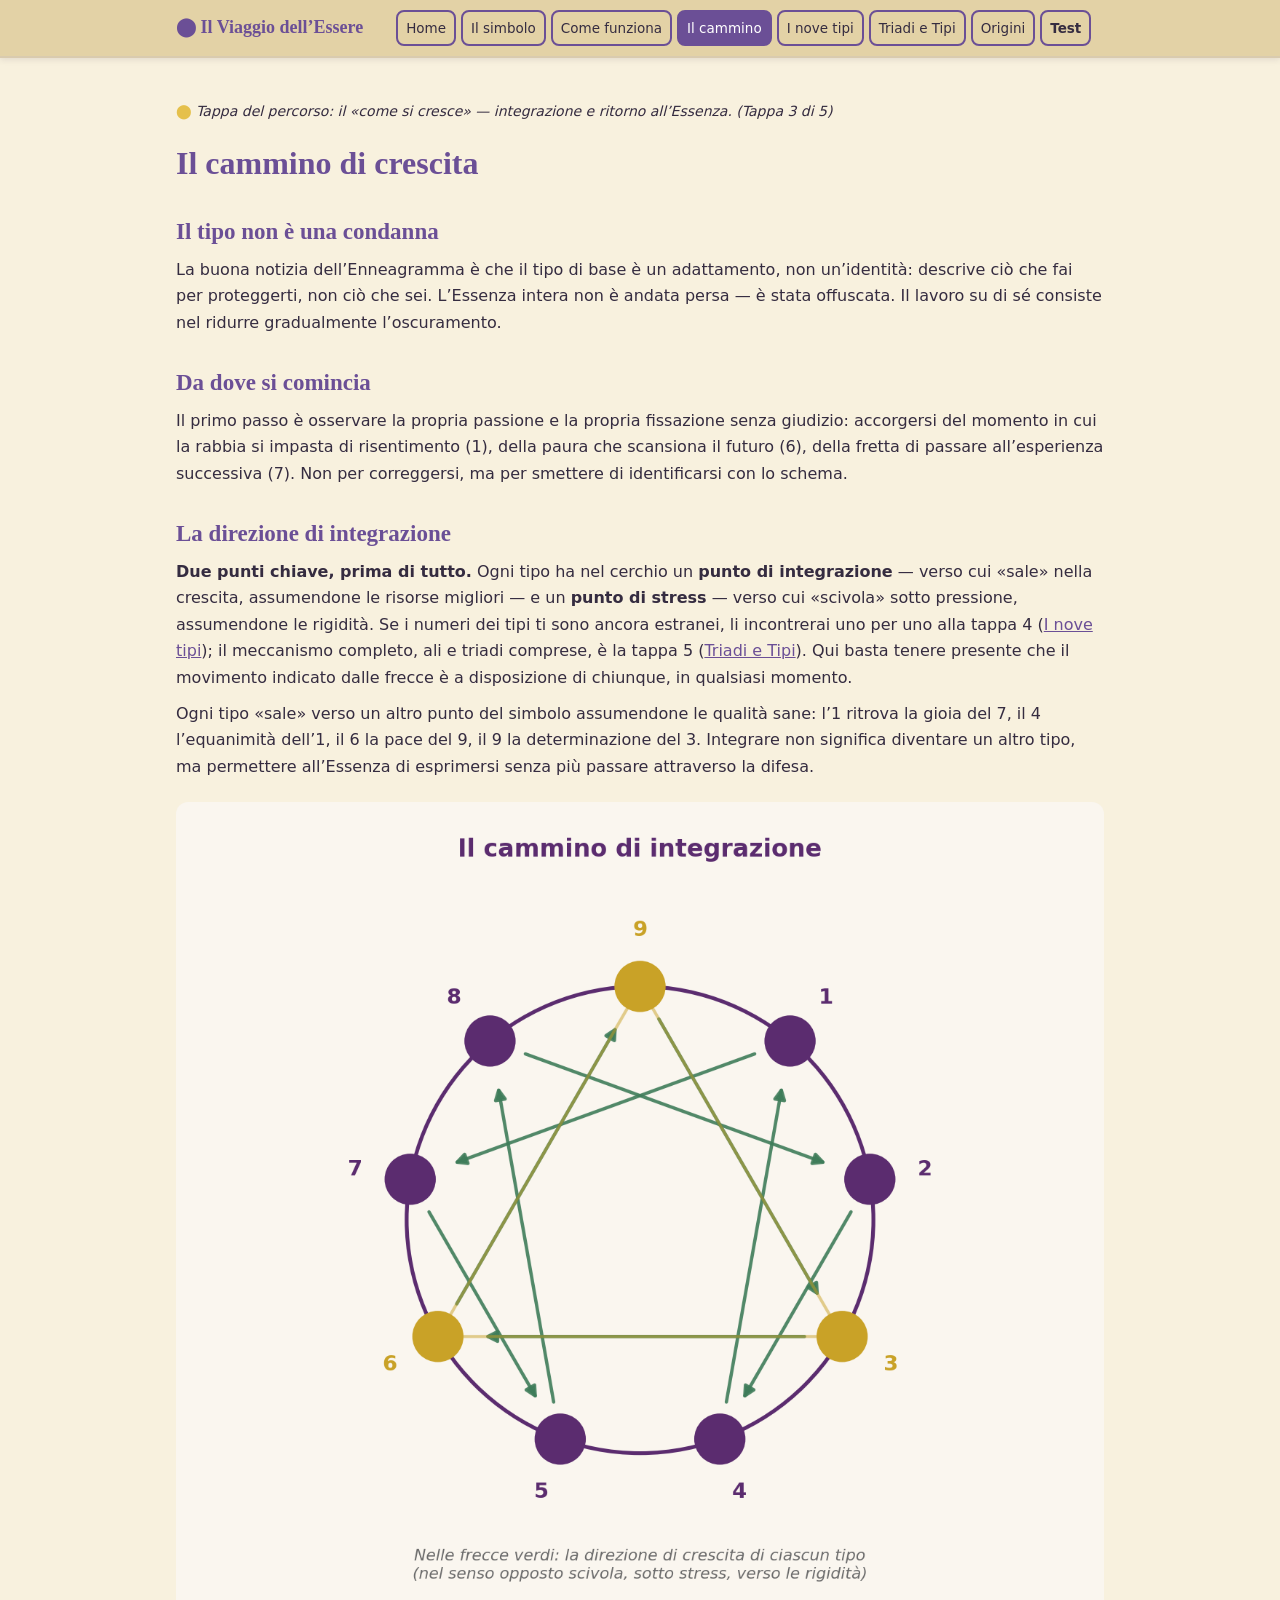
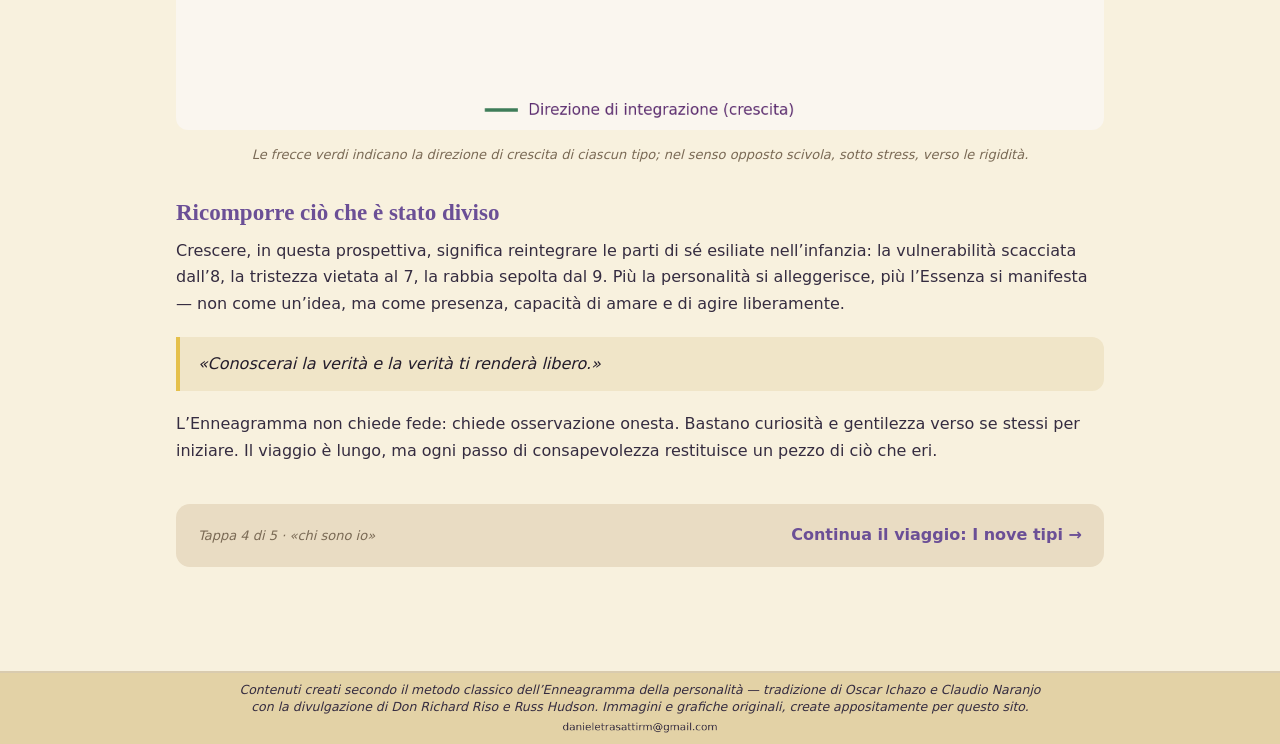
==== cammino.html @ 7183fd73 "Add files via upload" ====
<!DOCTYPE html>
<html lang="it">
<head>
<meta charset="UTF-8">
<meta name="viewport" content="width=device-width, initial-scale=1.0">
<title>Il cammino di crescita — Il Viaggio dell’Essere</title>
<meta name="description" content="Il lavoro su di sé: osservazione, direzione di integrazione, ricomposizione dell’Essenza.">
<link rel="stylesheet" href="css/style.css?v=18">
</head>
<body>
<nav><div class="inner"><a class="logo" href="index.html">⬤ Il Viaggio dell’Essere</a><a class="nl" href="index.html">Home</a><a class="nl" href="simbolo.html">Il simbolo</a><a class="nl" href="metodo.html">Come funziona</a><a class="nl active" href="cammino.html">Il cammino</a><a class="nl" href="tipi.html">I nove tipi</a><a class="nl" href="triadi-tipi.html">Triadi e Tipi</a><a class="nl" href="origini.html">Origini</a><a class="nl" href="test.html"><strong>Test</strong></a></div></nav>
<main>
<p class="traccia"><span class="dot">⬤</span> Tappa del percorso: il «come si cresce» — integrazione e ritorno all’Essenza. (Tappa 3 di 5)</p>

<h1>Il cammino di crescita</h1>
<h2>Il tipo non è una condanna</h2>
<p>La buona notizia dell’Enneagramma è che il tipo di base è un adattamento, non un’identità: descrive ciò che fai per proteggerti, non ciò che sei. L’Essenza intera non è andata persa — è stata offuscata. Il lavoro su di sé consiste nel ridurre gradualmente l’oscuramento.</p>
<h2>Da dove si comincia</h2>
<p>Il primo passo è osservare la propria passione e la propria fissazione senza giudizio: accorgersi del momento in cui la rabbia si impasta di risentimento (1), della paura che scansiona il futuro (6), della fretta di passare all’esperienza successiva (7). Non per correggersi, ma per smettere di identificarsi con lo schema.</p>
<h2>La direzione di integrazione</h2>
<p><strong>Due punti chiave, prima di tutto.</strong> Ogni tipo ha nel cerchio un <strong>punto di integrazione</strong> — verso cui «sale» nella crescita, assumendone le risorse migliori — e un <strong>punto di stress</strong> — verso cui «scivola» sotto pressione, assumendone le rigidità. Se i numeri dei tipi ti sono ancora estranei, li incontrerai uno per uno alla tappa 4 (<a href="tipi.html">I nove tipi</a>); il meccanismo completo, ali e triadi comprese, è la tappa 5 (<a href="triadi-tipi.html">Triadi e Tipi</a>). Qui basta tenere presente che il movimento indicato dalle frecce è a disposizione di chiunque, in qualsiasi momento.</p>
<p>Ogni tipo «sale» verso un altro punto del simbolo assumendone le qualità sane: l’1 ritrova la gioia del 7, il 4 l’equanimità dell’1, il 6 la pace del 9, il 9 la determinazione del 3. Integrare non significa diventare un altro tipo, ma permettere all’Essenza di esprimersi senza più passare attraverso la difesa.</p>
<div class="fig"><img src="assets/img/04_cammino_integrazione.png" alt="Il cerchio con le frecce verdi della direzione di integrazione">
<figcaption>Le frecce verdi indicano la direzione di crescita di ciascun tipo; nel senso opposto scivola, sotto stress, verso le rigidità.</figcaption></div>
<h2>Ricomporre ciò che è stato diviso</h2>
<p>Crescere, in questa prospettiva, significa reintegrare le parti di sé esiliate nell’infanzia: la vulnerabilità scacciata dall’8, la tristezza vietata al 7, la rabbia sepolta dal 9. Più la personalità si alleggerisce, più l’Essenza si manifesta — non come un’idea, ma come presenza, capacità di amare e di agire liberamente.</p>
<div class="quote">«Conoscerai la verità e la verità ti renderà libero.»</div>
<p>L’Enneagramma non chiede fede: chiede osservazione onesta. Bastano curiosità e gentilezza verso se stessi per iniziare. Il viaggio è lungo, ma ogni passo di consapevolezza restituisce un pezzo di ciò che eri.</p>

<div class="next"><span class="stage">Tappa 4 di 5 · «chi sono io»</span><a href="tipi.html">Continua il viaggio: I nove tipi →</a></div>
</main>
<footer><p class="note">Contenuti creati secondo il metodo classico dell’Enneagramma della personalità — tradizione di Oscar Ichazo e Claudio Naranjo<br>con la divulgazione di Don Richard Riso e Russ Hudson. Immagini e grafiche originali, create appositamente per questo sito.</p>
<p class="webmaster"><img class="wm-mail" src="assets/img/08_webmaster_email.png" alt="Indirizzo email del webmaster"></p></footer>
</body>
</html>
---- css/style.css ----
:root{
  --lilla:#6B4F96; --prugna:#352C40; --inchiostro:#241D2B; --oro:#E5C04B; --oro-tenue:#D9B45B;
  --crema:#F8F1DE; --sabbia:#F0E5C8; --caramello:#E9DCC3;
  --grigio:#7A6A55; --terra:#B26E5E; --blu:#5B7E9E; --salvia:#7A9471;
  --maxw:960px;
}
*{box-sizing:border-box;margin:0;padding:0}
body{font-family:'Segoe UI',system-ui,sans-serif;background:#F8F1DE;color:#352C40;line-height:1.65;font-size:16px}
h1,h2,h3{font-family:Georgia,'Times New Roman',serif;color:#6B4F96;line-height:1.3}
img{max-width:100%;height:auto;border-radius:12px}
a{color:#6B4F96}
nav{position:sticky;top:0;z-index:10;background:#E3D2A6;border-bottom:2px solid #D9CBAF;box-shadow:0 2px 6px rgba(53,44,64,.10)}
nav .inner{max-width:960px;margin:0 auto;display:flex;flex-wrap:wrap;gap:4px;align-items:center;padding:10px 16px}
nav .logo{font-family:Georgia,serif;font-weight:bold;color:#6B4F96;margin-right:28px;font-size:18px;text-decoration:none;white-space:nowrap}
nav a.nl{padding:6px 10px;border-radius:8px;text-decoration:none;font-size:14px;color:#352C40}
nav a.nl:hover{background:#f6ead0}
nav a.nl.active{background:#6B4F96;color:#fff}
nav a.nl strong{font-weight:800}
.skip-deep{text-align:center;margin:16px 0 0}
.skip-deep a{font-weight:700;color:#6B4F96}
.deep-dive{display:flex;align-items:center;gap:16px;margin:64px 0 26px}
.deep-line{flex:1;height:2px;background:#6B4F96;opacity:.45;border-radius:2px}
.deep-title{margin:0;font-size:22px;letter-spacing:6px;color:#6B4F96;font-weight:800;white-space:nowrap}
.next .alt{display:inline-block;margin-top:10px;font-weight:700;color:#6B4F96;font-size:.95em}
main{max-width:960px;margin:0 auto;padding:32px 16px 56px}
.traccia{font-style:italic;font-size:14px;color:#352C40;margin-bottom:20px}
.traccia .dot{color:#E5C04B;font-style:normal}
main h1{font-size:32px;margin-bottom:6px}
main h2{font-size:23px;margin:32px 0 10px}
main h3{font-size:18px;margin:22px 0 8px}
main p{margin:10px 0}
ul.blist{margin:8px 0 8px 22px}
ul.blist li{margin:6px 0}
.lead{font-size:18px;color:#7A6A55;font-style:italic;margin-bottom:16px}
.hero{background:#E9DCC3;border-radius:16px;padding:36px 28px;margin-bottom:28px}
.hero h1{font-size:38px;margin-bottom:10px}
.cards{display:grid;grid-template-columns:repeat(auto-fit,minmax(260px,1fr));gap:18px;margin:22px 0}
.card{background:#fff;border:1px solid #F0E5C8;border-radius:14px;overflow:hidden;transition:transform .2s,box-shadow .2s}
.card:hover{transform:translateY(-4px);box-shadow:0 8px 22px rgba(60,45,75,.12)}
.card .bd{padding:16px}
.card h3{margin-top:0}
.card p{color:#241D2B;font-size:14.5px}
.card .cta{display:inline-block;margin-top:8px;font-weight:600;text-decoration:none}
.tipo{border:2px solid #F0E5C8;border-radius:14px;margin:22px 0;overflow:hidden;background:#fff}
.tipo .head{padding:12px 16px;color:#fff;font-weight:600;display:flex;gap:12px;align-items:baseline}
.tipo .head .num{font-size:26px;font-family:Georgia,serif}
.tipo .body{padding:14px 16px;color:#241D2B;font-size:15px}
.tipo .body ul{list-style:none}
.tipo .body li{margin:6px 0;padding-left:16px;position:relative}
.tipo .body li::before{content:"◆";color:#D9B45B;position:absolute;left:0;font-size:10px;top:5px}
.tipo .body li.l-mot strong{color:#6B4F96}
.tipo .body li.l-luce strong{color:#7A9471}
.tipo .body li.l-ombra strong{color:#B26E5E}
.t-ist .head{background:#B26E5E} .t-ist{border-color:#B26E5E}
.t-emo .head{background:#D9B45B} .t-emo{border-color:#D9B45B}
.t-men .head{background:#5B7E9E} .t-men{border-color:#5B7E9E}
.quote{border-left:4px solid #E5C04B;background:#F0E5C8;color:#241D2B;padding:14px 18px;border-radius:0 12px 12px 0;font-style:italic;margin:20px 0}
.next{margin-top:40px;padding:18px 22px;background:#E9DCC3;border-radius:14px;display:flex;justify-content:space-between;align-items:center;gap:12px;flex-wrap:wrap}
.next a{font-weight:600;text-decoration:none;font-size:16px}
.next .stage{font-size:13px;color:#7A6A55;font-style:italic}
.fig{text-align:center;margin:22px 0}
.fig figcaption{font-size:13px;color:#7A6A55;font-style:italic;margin-top:6px}
.persona{margin:10px 0;padding-left:14px;border-left:3px solid #F0E5C8}
.persona b{color:#6B4F96}
footer{background:#E3D2A6;border-top:2px solid #D9CBAF;margin-top:48px;padding:8px 16px;text-align:center;font-size:12.5px;line-height:1.4;color:#352C40}
footer .note{max-width:960px;margin:0 auto;font-style:italic}
@media (max-width:560px){ main h1{font-size:27px} .hero h1{font-size:29px} }

/* Griglia interattiva delle nove tessere */
html{scroll-behavior:smooth}
.tipo{scroll-margin-top:80px}
.tgrid{display:grid;grid-template-columns:repeat(3,1fr);gap:16px;margin:22px 0 10px}
.tile{background:#fff;border:3px solid #F0E5C8;border-radius:14px;padding:14px 14px 16px;text-decoration:none;color:#352C40;display:flex;flex-direction:column;gap:12px;text-align:center;transition:transform .2s,box-shadow .2s}
.tile:hover{transform:translateY(-4px);box-shadow:0 8px 22px rgba(60,45,75,.14)}
.tile .thead{display:flex;gap:12px;align-items:center;border-radius:10px;padding:10px 14px;color:#fff;font-weight:700}
.tile .num{font-family:Georgia,serif;font-size:30px}
.tile .tname{font-size:14.5px;letter-spacing:.4px;text-align:left}
.tile .tags{font-style:italic;color:#6B4F96}
.tile .emo{font-size:13px;color:#7A6A55}
.tile .go{font-weight:700;margin-top:auto}
.tile.t-ist .thead{background:#B26E5E} .tile.t-ist{border-color:#B26E5E} .tile.t-ist .go{color:#B26E5E}
.tile.t-emo .thead{background:#D9B45B} .tile.t-emo{border-color:#D9B45B} .tile.t-emo .go{color:#a87f1c}
.tile.t-men .thead{background:#5B7E9E} .tile.t-men{border-color:#5B7E9E} .tile.t-men .go{color:#5B7E9E}
.legend{font-size:12.5px;color:#7A6A55;text-align:center;font-style:italic;margin-top:6px}
@media (max-width:560px){ .tgrid{gap:8px} .tile{padding:8px;gap:6px;border-width:2px} .tile .thead{padding:6px 8px;gap:6px} .tile .num{font-size:20px} .tile .tname{font-size:10.5px} .tile .tags{font-size:11px} .tile .emo{font-size:10px} .tile .go{font-size:11px} }

/* ===== Schede tipo: elenco base in cornice ===== */
.tipo .body ul.base{list-style:none;background:#E9DCC3;border:2px solid #F0E5C8;border-radius:12px;padding:12px 16px;margin:4px 0 6px}
.tipo .body ul.base li{margin:6px 0}
/* ===== Schede tipo: titoli sezioni ===== */
.tipo .body h4.sec{font-family:'Segoe UI',system-ui,sans-serif;font-size:15.5px;margin:20px 0 8px;padding-bottom:5px;border-bottom:2px solid #F0E5C8}
.tipo .body h4.s-mot{color:#96503f}
.tipo .body h4.s-luce{color:#2f7d46}
.tipo .body h4.s-ombra{color:#b03030}
.tipo .body p.mot{margin:6px 0 4px}
/* ===== Schede tipo: elenchi Luce/Ombra ===== */
.tipo .body ul.blist{list-style:none;margin:6px 0 4px}
.tipo .body ul.blist li{margin:5px 0;padding-left:16px;position:relative}
.tipo .body ul.blist li::before{content:"◆";position:absolute;left:0;top:4px;font-size:10px;color:#D9B45B}
.tipo .body h4.s-luce + ul.blist li::before{color:#2f7d46}
.tipo .body h4.s-ombra + ul.blist li::before{color:#b03030}
/* ===== Schede tipo: box Sotto stress / In crescita ===== */
.tipo .body .dyn{display:grid;grid-template-columns:1fr 1fr;gap:14px;margin-top:22px}
.tipo .body .dbox{border-radius:12px;padding:14px 16px;border:1px solid}
.tipo .body .dbox h5{font-family:'Segoe UI',system-ui,sans-serif;font-size:14.5px;margin:0 0 8px}
.tipo .body .dbox h5 span{font-weight:400;font-size:12px;opacity:.8}
.tipo .body .dbox p{margin:0;font-size:14px;line-height:1.55}
.tipo .body .dstress{background:#f7e6e1;border-color:#c08a7a}
.tipo .body .dstress h5{color:#8f3226}
.tipo .body .dgrow{background:#e8f0e2;border-color:#93ac84}
.tipo .body .dgrow h5{color:#3f6634}
@media (max-width:560px){ .tipo .body .dyn{grid-template-columns:1fr} }

/* Freccia evidenziata nelle formule */
.freccia{color:#6B4F96;font-weight:700;font-size:1.3em}

/* Frase guida menu in home */
.guida-menu{display:block;text-align:center;font-weight:700;font-size:1.35em;color:#352C40;background:#E9DCC3;border:2px solid #D9B45B;border-radius:14px;padding:20px 24px;margin:30px 0 10px}

/* Voci del menu incorniciate */
nav a.nl{border:1.5px solid #F0E5C8}
nav a.nl:hover{border-color:#6B4F96}

/* Voci del menu: cornice marcata viola + distanziamento */
nav .inner{gap:10px}
nav a.nl{border:2.5px solid #6B4F96}
nav a.nl:hover{border-color:#352C40}

/* Bottone Test */
.test-btn{text-align:center;margin:30px 0}
.test-btn img{width:280px;max-width:70%;height:auto;transition:transform .2s}
.test-btn a:hover img{transform:scale(1.05)}

/* Menu: tutte le voci su una riga su desktop */
@media (min-width:641px){
  nav .inner{max-width:960px;flex-wrap:nowrap;gap:5px}
  nav a.nl{padding:5px 8px;font-size:13.5px;white-space:nowrap}
}

/* Bottone secondario più piccolo */
.test-btn.sm img{width:190px}

/* Riga webmaster nel footer (centrata) */
footer .webmaster{margin:3px auto 0;max-width:960px;text-align:center}

/* Email webmaster come immagine (anti-oscuramento): altezza come il testo della nota */
footer .webmaster img.wm-mail{height:.9em;width:auto;vertical-align:-0.1em}

.formula-box{max-width:440px;margin:0 auto 30px;padding:18px 26px;background:#fff;border:2px solid #6B4F96;border-radius:14px;text-align:center}
.formula-box p{margin:8px 0;font-size:16px;color:#352C40}
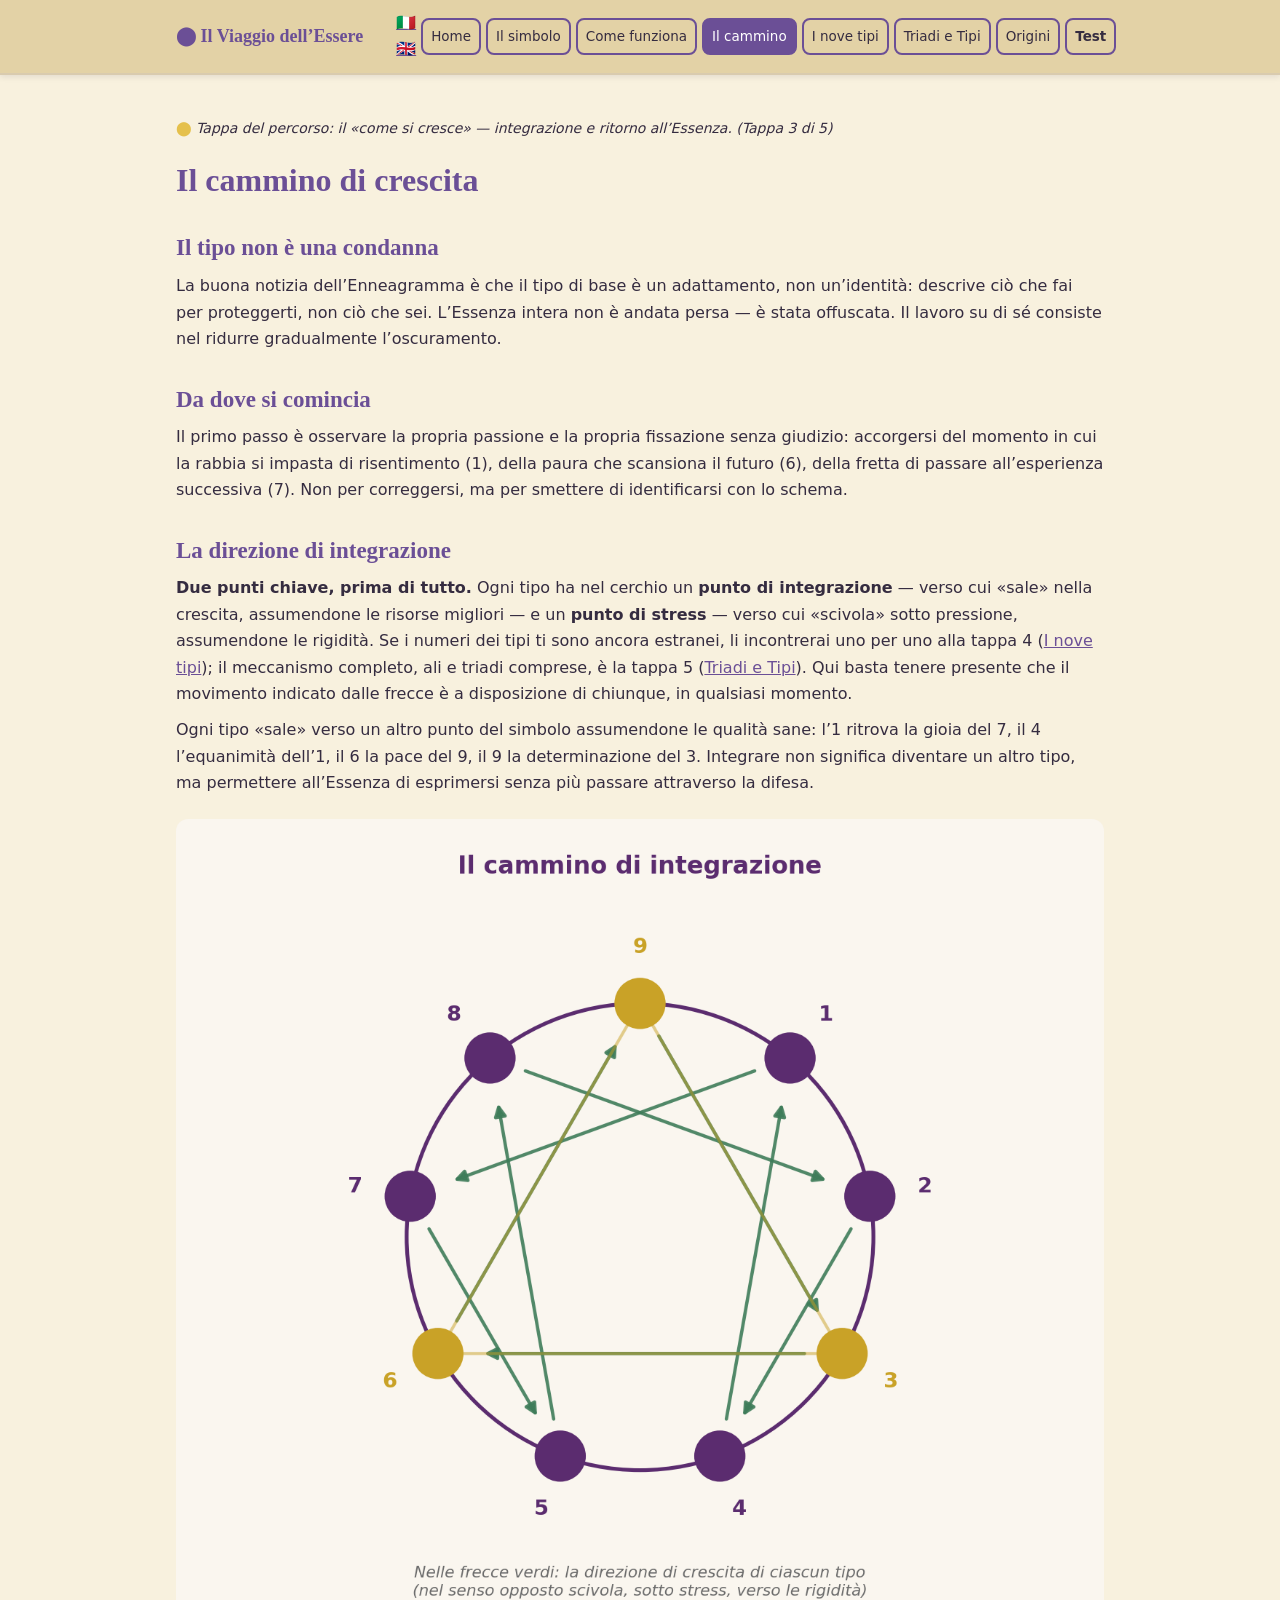
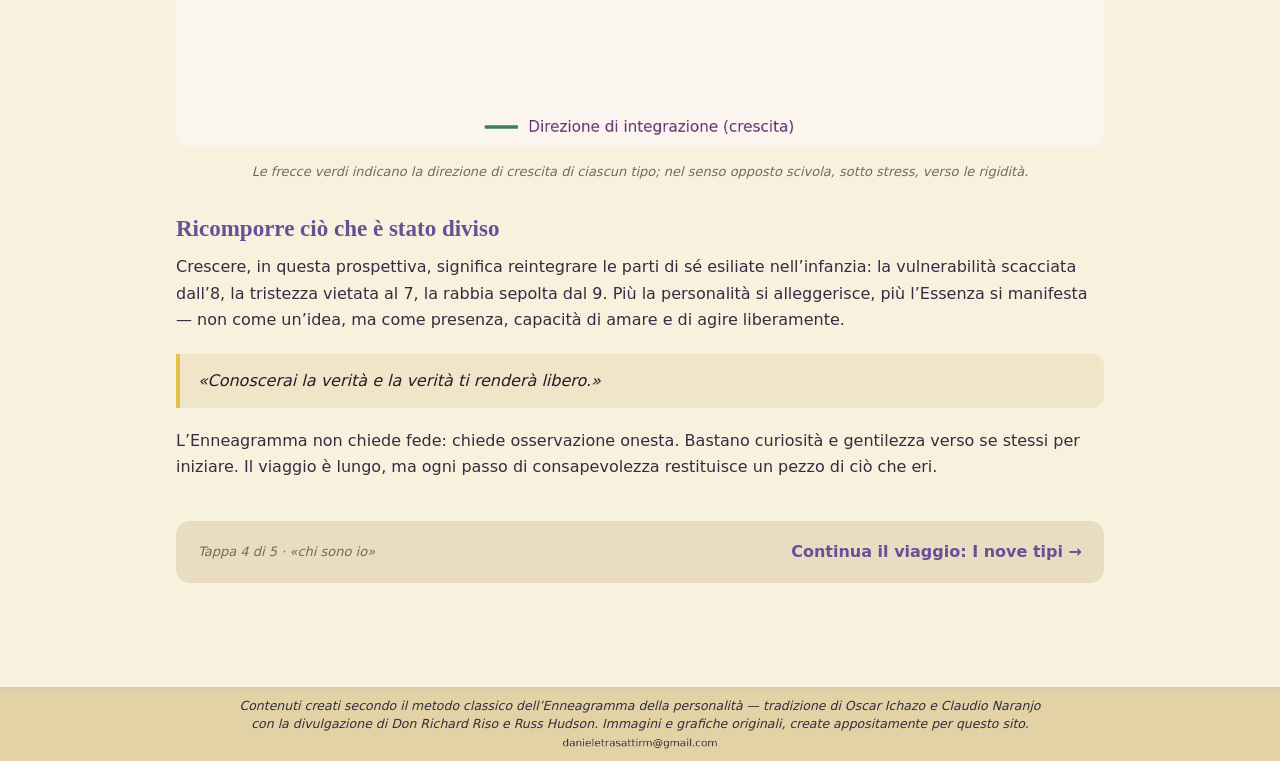
==== commit ca344ccd: "Add files via upload" ====
--- a/cammino.html
+++ b/cammino.html
@@ -5,10 +5,10 @@
 <meta name="viewport" content="width=device-width, initial-scale=1.0">
 <title>Il cammino di crescita — Il Viaggio dell’Essere</title>
 <meta name="description" content="Il lavoro su di sé: osservazione, direzione di integrazione, ricomposizione dell’Essenza.">
-<link rel="stylesheet" href="css/style.css?v=18">
+<link rel="stylesheet" href="css/style.css?v=25">
 </head>
 <body>
-<nav><div class="inner"><a class="logo" href="index.html">⬤ Il Viaggio dell’Essere</a><a class="nl" href="index.html">Home</a><a class="nl" href="simbolo.html">Il simbolo</a><a class="nl" href="metodo.html">Come funziona</a><a class="nl active" href="cammino.html">Il cammino</a><a class="nl" href="tipi.html">I nove tipi</a><a class="nl" href="triadi-tipi.html">Triadi e Tipi</a><a class="nl" href="origini.html">Origini</a><a class="nl" href="test.html"><strong>Test</strong></a></div></nav>
+<nav><div class="inner"><a class="logo" href="index.html">⬤ Il Viaggio dell’Essere</a><span class="lang-switch" title="Lingua / Language"><a href="#" onclick="return switchLang('it')" aria-label="Italiano" title="Italiano">🇮🇹</a><a href="#" onclick="return switchLang('en')" aria-label="English" title="English">🇬🇧</a></span><a class="nl" href="index.html">Home</a><a class="nl" href="simbolo.html">Il simbolo</a><a class="nl" href="metodo.html">Come funziona</a><a class="nl active" href="cammino.html">Il cammino</a><a class="nl" href="tipi.html">I nove tipi</a><a class="nl" href="triadi-tipi.html">Triadi e Tipi</a><a class="nl" href="origini.html">Origini</a><a class="nl" href="test.html"><strong>Test</strong></a></div></nav>
 <main>
 <p class="traccia"><span class="dot">⬤</span> Tappa del percorso: il «come si cresce» — integrazione e ritorno all’Essenza. (Tappa 3 di 5)</p>
 
@@ -31,5 +31,6 @@
 </main>
 <footer><p class="note">Contenuti creati secondo il metodo classico dell’Enneagramma della personalità — tradizione di Oscar Ichazo e Claudio Naranjo<br>con la divulgazione di Don Richard Riso e Russ Hudson. Immagini e grafiche originali, create appositamente per questo sito.</p>
 <p class="webmaster"><img class="wm-mail" src="assets/img/08_webmaster_email.png" alt="Indirizzo email del webmaster"></p></footer>
+<script>function switchLang(l){if(l==='it'){window.location.href=window.location.pathname;return false;}var h=window.location.hostname.replace(/-/g,'--').replace(/\./g,'-');window.location.href='https://'+h+'-translate.goog'+window.location.pathname+'?_x_tr_sl=it&_x_tr_tl='+l+'&_x_tr_hl=it&_x_tr_pto=wapp';return false;}</script>
 </body>
 </html>
--- a/css/style.css
+++ b/css/style.css
@@ -146,5 +146,9 @@
 /* Email webmaster come immagine (anti-oscuramento): altezza come il testo della nota */
 footer .webmaster img.wm-mail{height:.9em;width:auto;vertical-align:-0.1em}
 
-.formula-box{max-width:440px;margin:0 auto 30px;padding:18px 26px;background:#fff;border:2px solid #6B4F96;border-radius:14px;text-align:center}
+.formula-box{position:relative;max-width:460px;margin:28px auto 34px;padding:22px 30px;background:#FCF8EF;border:4px double var(--lilla);border-radius:18px;text-align:center;box-shadow:0 3px 14px rgba(53,44,64,.12)}
 .formula-box p{margin:8px 0;font-size:16px;color:#352C40}
+
+.formula-box::before,.formula-box::after{content:"";position:absolute;top:50%;transform:translateY(-50%) rotate(45deg);width:12px;height:12px;background:#F2CF82;border:2px solid var(--lilla)}
+.formula-box::before{left:-8px}
+.formula-box::after{right:-8px}
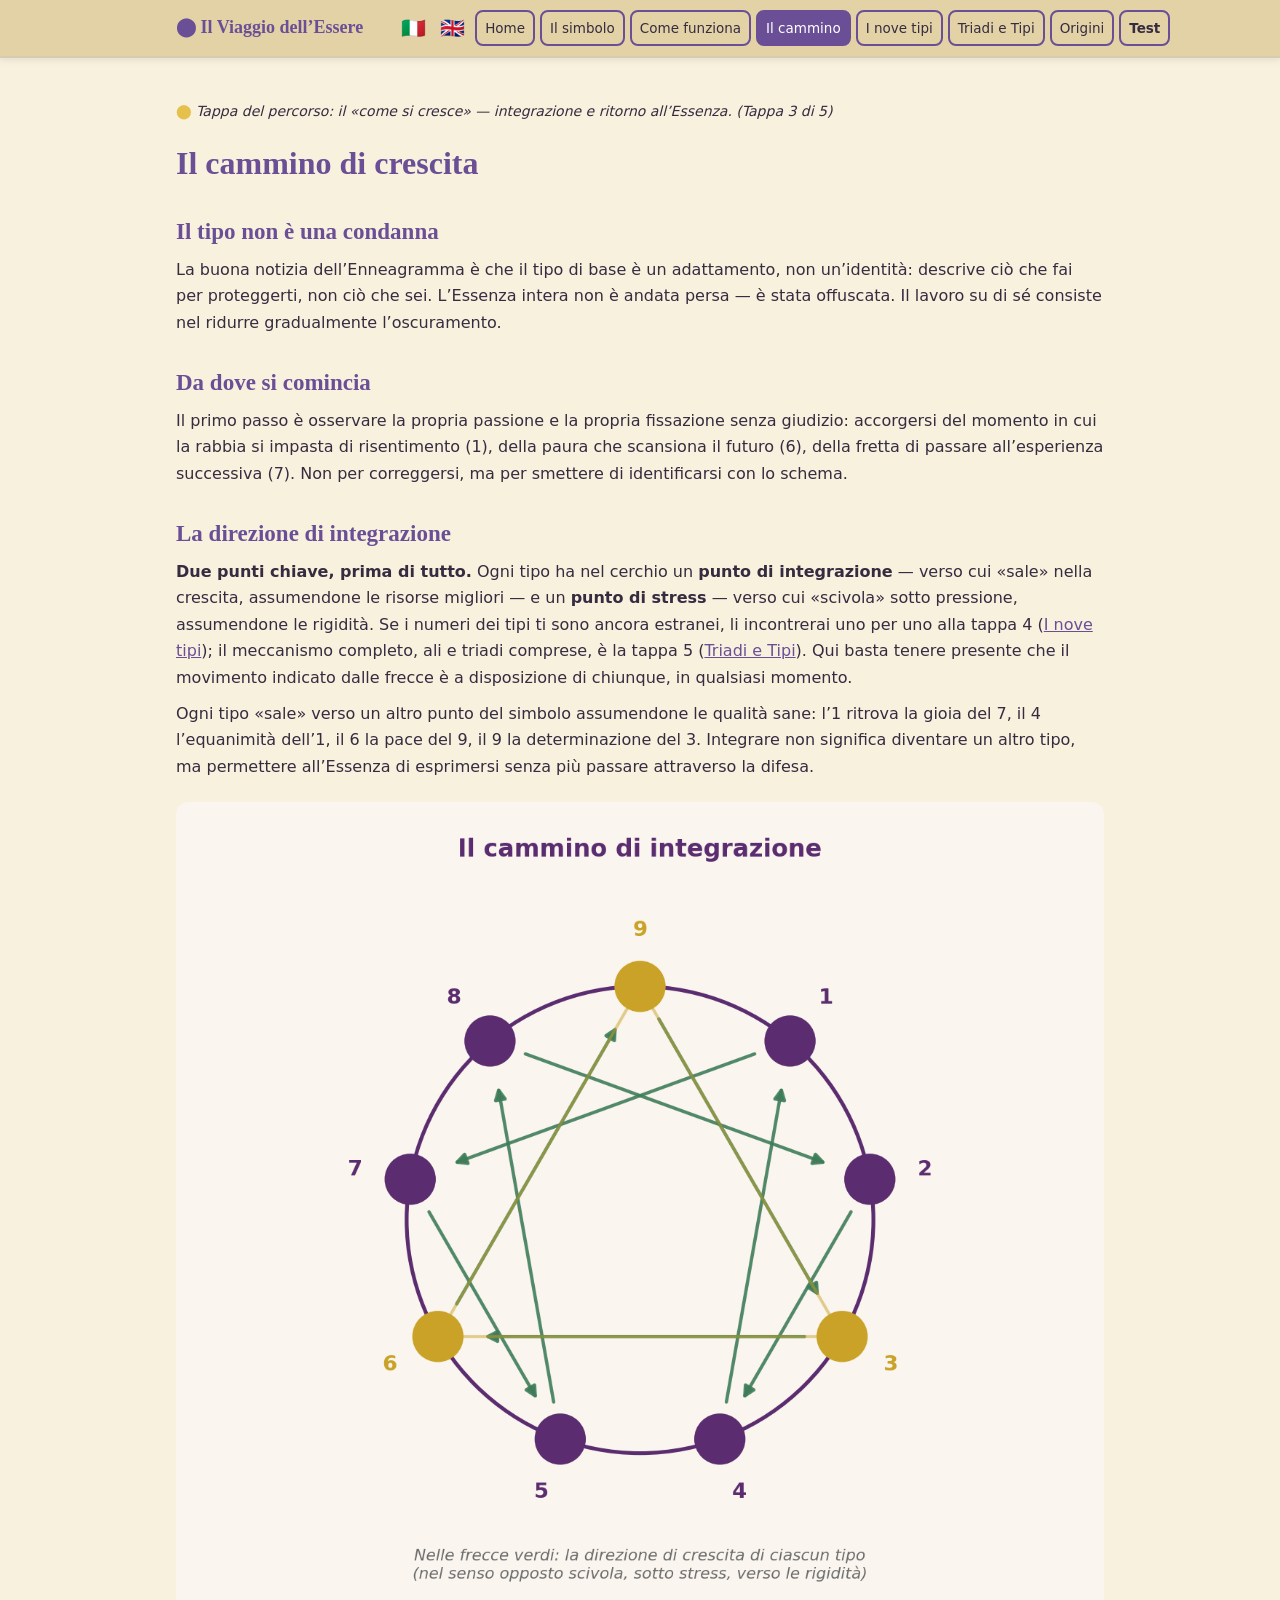
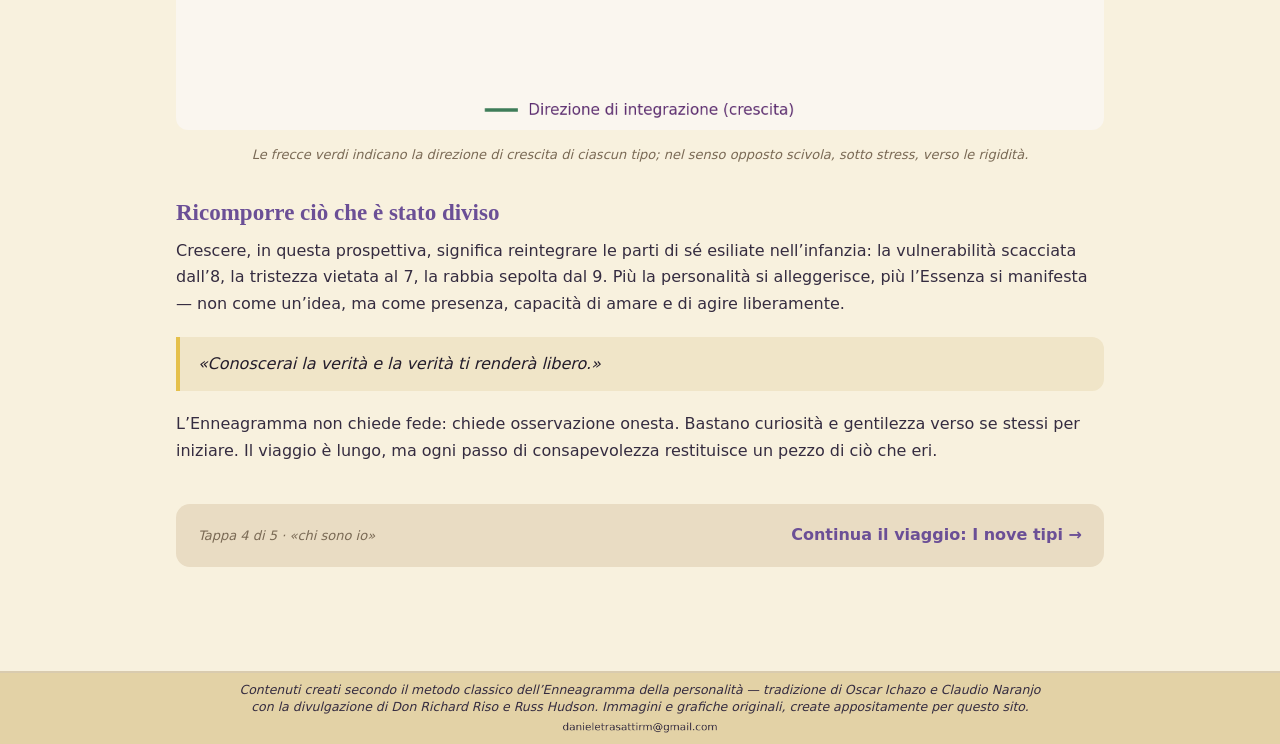
==== commit 4ffe1ba1: "Add files via upload" ====
--- a/cammino.html
+++ b/cammino.html
@@ -5,7 +5,7 @@
 <meta name="viewport" content="width=device-width, initial-scale=1.0">
 <title>Il cammino di crescita — Il Viaggio dell’Essere</title>
 <meta name="description" content="Il lavoro su di sé: osservazione, direzione di integrazione, ricomposizione dell’Essenza.">
-<link rel="stylesheet" href="css/style.css?v=25">
+<link rel="stylesheet" href="css/style.css?v=26">
 </head>
 <body>
 <nav><div class="inner"><a class="logo" href="index.html">⬤ Il Viaggio dell’Essere</a><span class="lang-switch" title="Lingua / Language"><a href="#" onclick="return switchLang('it')" aria-label="Italiano" title="Italiano">🇮🇹</a><a href="#" onclick="return switchLang('en')" aria-label="English" title="English">🇬🇧</a></span><a class="nl" href="index.html">Home</a><a class="nl" href="simbolo.html">Il simbolo</a><a class="nl" href="metodo.html">Come funziona</a><a class="nl active" href="cammino.html">Il cammino</a><a class="nl" href="tipi.html">I nove tipi</a><a class="nl" href="triadi-tipi.html">Triadi e Tipi</a><a class="nl" href="origini.html">Origini</a><a class="nl" href="test.html"><strong>Test</strong></a></div></nav>
@@ -31,6 +31,11 @@
 </main>
 <footer><p class="note">Contenuti creati secondo il metodo classico dell’Enneagramma della personalità — tradizione di Oscar Ichazo e Claudio Naranjo<br>con la divulgazione di Don Richard Riso e Russ Hudson. Immagini e grafiche originali, create appositamente per questo sito.</p>
 <p class="webmaster"><img class="wm-mail" src="assets/img/08_webmaster_email.png" alt="Indirizzo email del webmaster"></p></footer>
-<script>function switchLang(l){if(l==='it'){window.location.href=window.location.pathname;return false;}var h=window.location.hostname.replace(/-/g,'--').replace(/\./g,'-');window.location.href='https://'+h+'-translate.goog'+window.location.pathname+'?_x_tr_sl=it&_x_tr_tl='+l+'&_x_tr_hl=it&_x_tr_pto=wapp';return false;}</script>
+<div id="google_translate_element" style="display:none"></div>
+<script>
+function googleTranslateElementInit(){new google.translate.TranslateElement({pageLanguage:'it',includedLanguages:'en',autoDisplay:false},'google_translate_element');}
+function switchLang(l){var d=new Date();d.setTime(d.getTime()+86400000);if(l==='it'){document.cookie='googtrans=;expires=Thu, 01 Jan 1970 00:00:00 GMT;path=/';}else{document.cookie='googtrans=/it/'+l+';expires='+d.toUTCString()+';path=/';}location.reload();return false;}
+</script>
+<script src="https://translate.google.com/translate_a/element.js?cb=googleTranslateElementInit"></script>
 </body>
 </html>
--- a/css/style.css
+++ b/css/style.css
@@ -152,3 +152,7 @@
 .formula-box::before,.formula-box::after{content:"";position:absolute;top:50%;transform:translateY(-50%) rotate(45deg);width:12px;height:12px;background:#F2CF82;border:2px solid var(--lilla)}
 .formula-box::before{left:-8px}
 .formula-box::after{right:-8px}
+
+nav .lang-switch{margin-left:auto;display:flex;gap:4px;align-items:center}
+nav .lang-switch a{font-size:20px;text-decoration:none;line-height:1;padding:3px 5px;border-radius:6px}
+nav .lang-switch a:hover{background:#f6ead0}
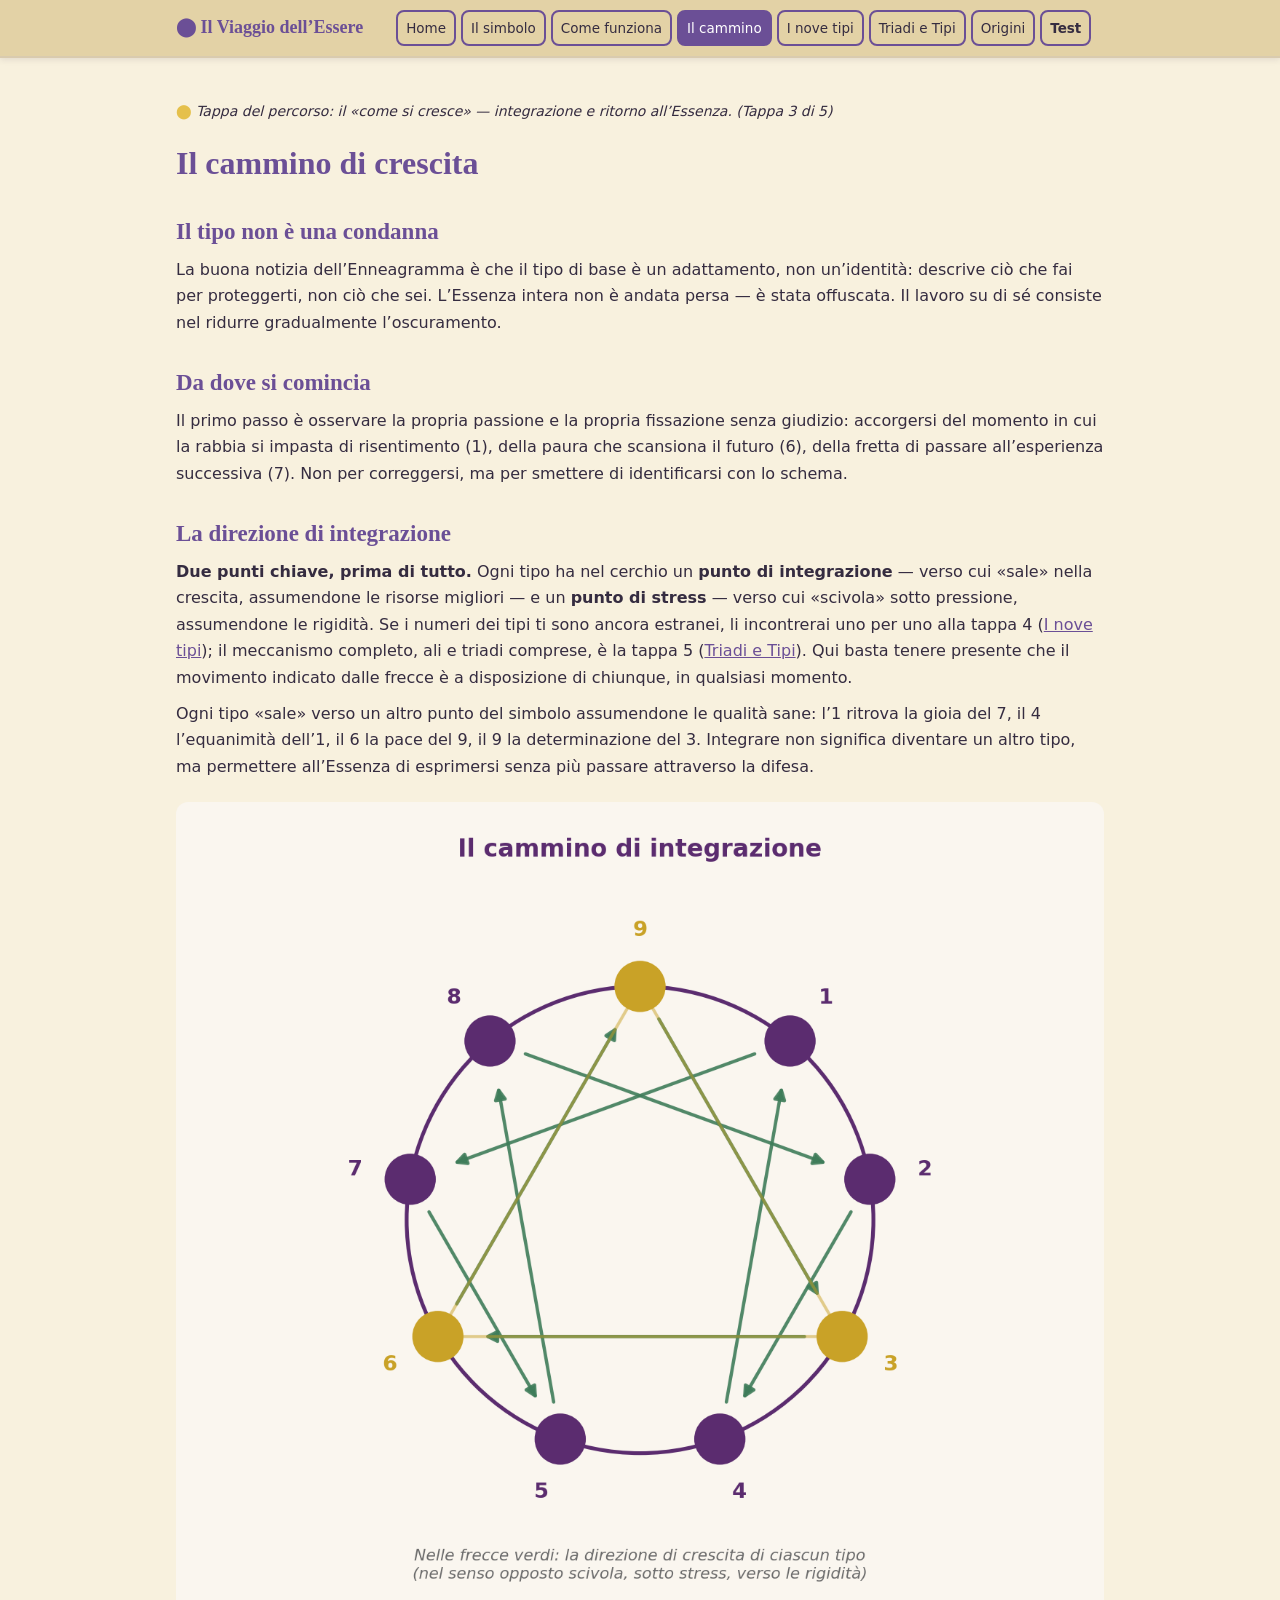
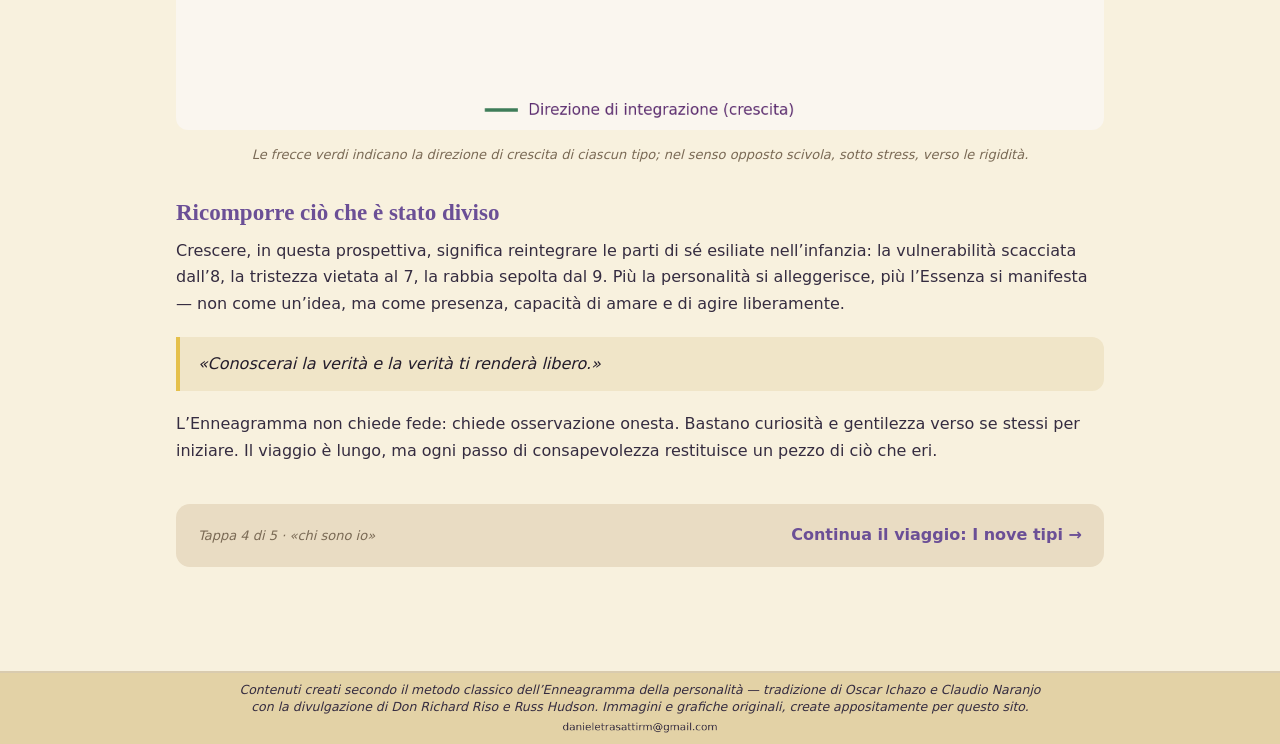
==== commit db75ff90: "Add files via upload" ====
--- a/cammino.html
+++ b/cammino.html
@@ -5,10 +5,10 @@
 <meta name="viewport" content="width=device-width, initial-scale=1.0">
 <title>Il cammino di crescita — Il Viaggio dell’Essere</title>
 <meta name="description" content="Il lavoro su di sé: osservazione, direzione di integrazione, ricomposizione dell’Essenza.">
-<link rel="stylesheet" href="css/style.css?v=26">
+<link rel="stylesheet" href="css/style.css?v=23">
 </head>
 <body>
-<nav><div class="inner"><a class="logo" href="index.html">⬤ Il Viaggio dell’Essere</a><span class="lang-switch" title="Lingua / Language"><a href="#" onclick="return switchLang('it')" aria-label="Italiano" title="Italiano">🇮🇹</a><a href="#" onclick="return switchLang('en')" aria-label="English" title="English">🇬🇧</a></span><a class="nl" href="index.html">Home</a><a class="nl" href="simbolo.html">Il simbolo</a><a class="nl" href="metodo.html">Come funziona</a><a class="nl active" href="cammino.html">Il cammino</a><a class="nl" href="tipi.html">I nove tipi</a><a class="nl" href="triadi-tipi.html">Triadi e Tipi</a><a class="nl" href="origini.html">Origini</a><a class="nl" href="test.html"><strong>Test</strong></a></div></nav>
+<nav><div class="inner"><a class="logo" href="index.html">⬤ Il Viaggio dell’Essere</a><a class="nl" href="index.html">Home</a><a class="nl" href="simbolo.html">Il simbolo</a><a class="nl" href="metodo.html">Come funziona</a><a class="nl active" href="cammino.html">Il cammino</a><a class="nl" href="tipi.html">I nove tipi</a><a class="nl" href="triadi-tipi.html">Triadi e Tipi</a><a class="nl" href="origini.html">Origini</a><a class="nl" href="test.html"><strong>Test</strong></a></div></nav>
 <main>
 <p class="traccia"><span class="dot">⬤</span> Tappa del percorso: il «come si cresce» — integrazione e ritorno all’Essenza. (Tappa 3 di 5)</p>
 
@@ -31,11 +31,5 @@
 </main>
 <footer><p class="note">Contenuti creati secondo il metodo classico dell’Enneagramma della personalità — tradizione di Oscar Ichazo e Claudio Naranjo<br>con la divulgazione di Don Richard Riso e Russ Hudson. Immagini e grafiche originali, create appositamente per questo sito.</p>
 <p class="webmaster"><img class="wm-mail" src="assets/img/08_webmaster_email.png" alt="Indirizzo email del webmaster"></p></footer>
-<div id="google_translate_element" style="display:none"></div>
-<script>
-function googleTranslateElementInit(){new google.translate.TranslateElement({pageLanguage:'it',includedLanguages:'en',autoDisplay:false},'google_translate_element');}
-function switchLang(l){var d=new Date();d.setTime(d.getTime()+86400000);if(l==='it'){document.cookie='googtrans=;expires=Thu, 01 Jan 1970 00:00:00 GMT;path=/';}else{document.cookie='googtrans=/it/'+l+';expires='+d.toUTCString()+';path=/';}location.reload();return false;}
-</script>
-<script src="https://translate.google.com/translate_a/element.js?cb=googleTranslateElementInit"></script>
 </body>
 </html>
